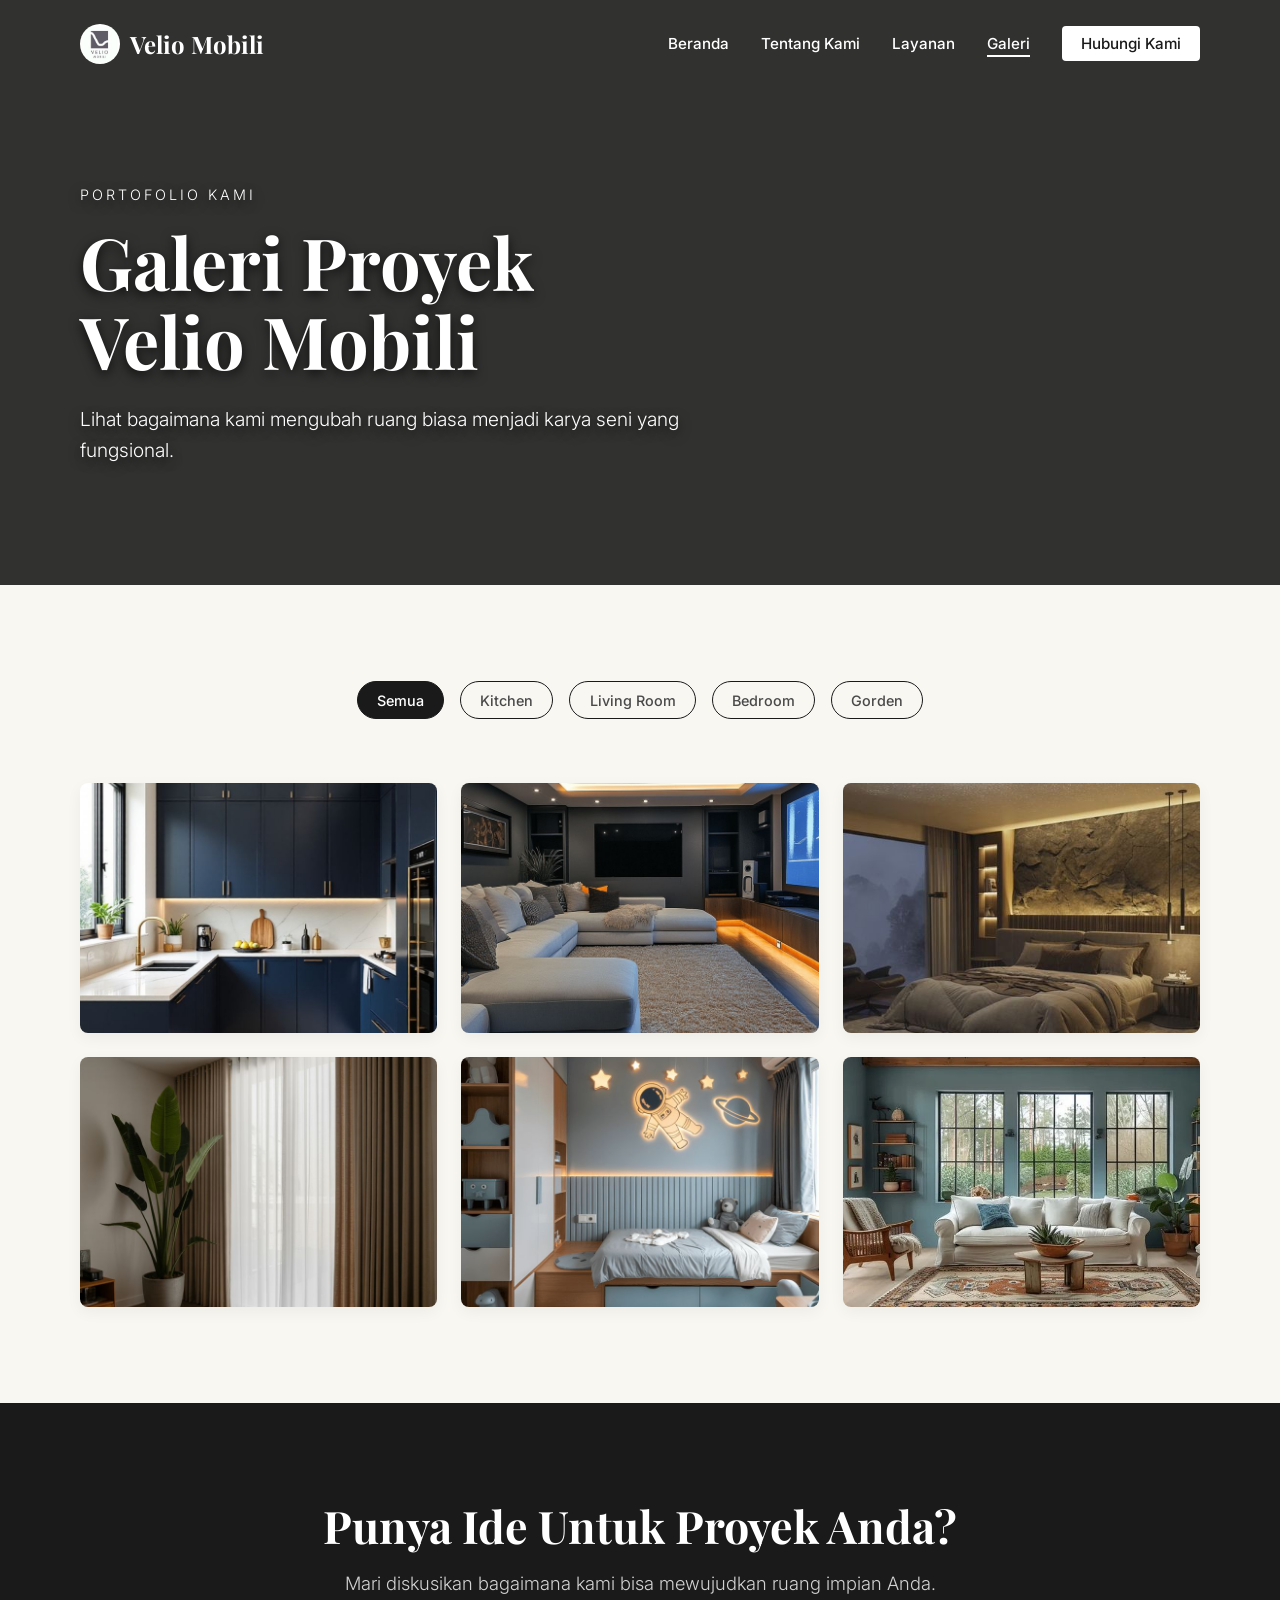
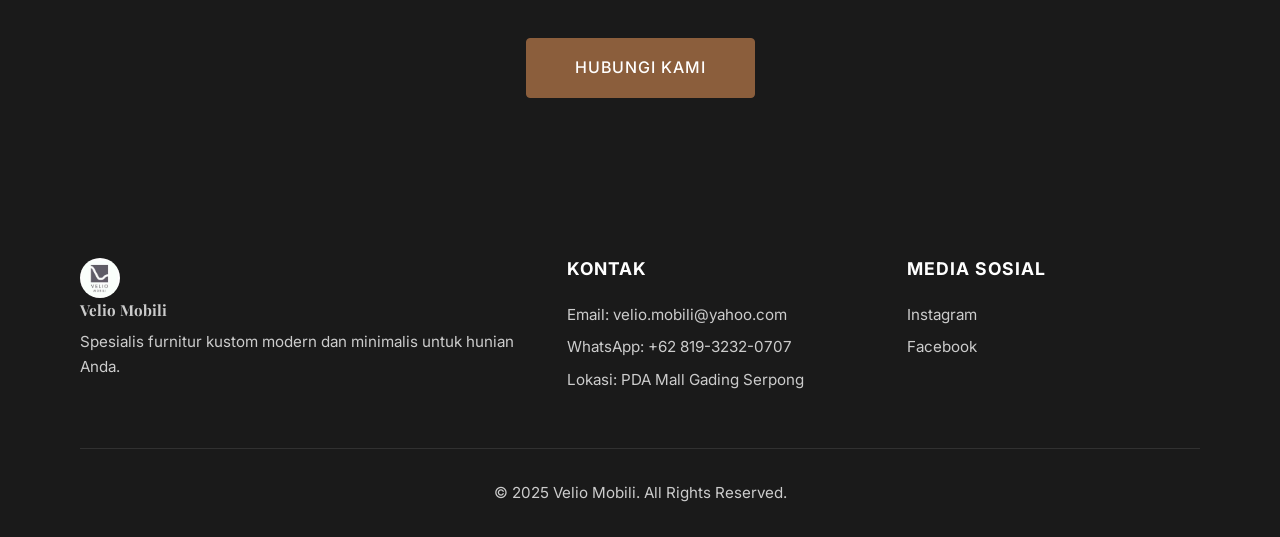
==== galeri.html @ 17c88ddc "Initial website files" ====
<!DOCTYPE html>
<html lang="id">
  <head>
    <meta charset="UTF-8" />
    <meta name="viewport" content="width=device-width, initial-scale=1.0" />
    <title>Galeri Proyek - Velio Mobili</title>

    <link rel="stylesheet" href="style-global.css" />
    <link rel="stylesheet" href="style-galeri.css" />

    <link rel="preconnect" href="https://fonts.googleapis.com" />
    <link rel="preconnect" href="https://fonts.gstatic.com" crossorigin />
    <link
      href="https://fonts.googleapis.com/css2?family=Inter:wght@300;400;500;600&family=Playfair+Display:ital,wght@0,400;0,600;0,700;1,400&display=swap"
      rel="stylesheet"
    />
  </head>
  <body>
    <header class="navbar">
      <div class="container">
        <a href="index.html" class="logo">
          <img src="assets/img/logo.jpg" alt="Logo Velio Mobili" />
          <span>Velio Mobili</span>
        </a>
        <nav class="nav-menu">
          <ul class="nav-links">
            <li><a href="index.html">Beranda</a></li>
            <li><a href="tentang.html">Tentang Kami</a></li>
            <li><a href="layanan.html">Layanan</a></li>
            <li><a href="galeri.html" class="active">Galeri</a></li>
            <li><a href="kontak.html" class="cta-nav">Hubungi Kami</a></li>
          </ul>

          <button class="hamburger-btn" aria-label="Buka Menu">
            <div class="hamburger-bar"></div>
            <div class="hamburger-bar"></div>
            <div class="hamburger-bar"></div>
          </button>
        </nav>
      </div>
    </header>

    <div class="menu-overlay"></div>

    <main>
      <header class="page-header">
        <div class="container">
          <div class="header-content">
            <p class="subtitle">Portofolio Kami</p>
            <h1>Galeri Proyek<br />Velio Mobili</h1>
            <p>
              Lihat bagaimana kami mengubah ruang biasa menjadi karya seni yang
              fungsional.
            </p>
          </div>
        </div>
      </header>

      <section class="gallery-container">
        <div class="container">
          <div class="gallery-filters fade-in">
            <button class="filter-btn active" data-filter="semua">Semua</button>
            <button class="filter-btn" data-filter="kitchen">Kitchen</button>
            <button class="filter-btn" data-filter="livingroom">
              Living Room
            </button>
            <button class="filter-btn" data-filter="bedroom">Bedroom</button>
            <button class="filter-btn" data-filter="gorden">Gorden</button>
          </div>

          <div class="gallery-grid">
            <a
              href="#img1"
              class="gallery-item fade-in"
              data-category="kitchen"
            >
              <img src="assets/img/kitchen.jpeg" alt="Proyek Kitchen Set" />
            </a>
            <a
              href="#img2"
              class="gallery-item fade-in fade-in-delay-1"
              data-category="livingroom"
            >
              <img
                src="assets/img/Living Room.jpeg"
                alt="Proyek Living Room"
              />
            </a>
            <a
              href="#img3"
              class="gallery-item fade-in fade-in-delay-2"
              data-category="bedroom"
            >
              <img src="assets/img/Bedroom.jpeg" alt="Proyek Bedroom" />
            </a>
            <a href="#img4" class="gallery-item fade-in" data-category="gorden">
              <img src="assets/img/gorden.jpg" alt="Proyek Gorden" />
            </a>
            <a
              href="#img5"
              class="gallery-item fade-in fade-in-delay-1"
              data-category="bedroom"
            >
              <img src="assets/img/kids room.jpeg" alt="Proyek Kamar Anak" />
            </a>
            <a
              href="#img6"
              class="gallery-item fade-in fade-in-delay-2"
              data-category="kitchen"
            >
              <img src="assets/img/foto1.jpeg" alt="Proyek Kitchen Set Lain" />
            </a>
          </div>
        </div>
      </section>

      <section class="bottom-cta">
        <div class="container">
          <h2>Punya Ide Untuk Proyek Anda?</h2>
          <p>
            Mari diskusikan bagaimana kami bisa mewujudkan ruang impian Anda.
          </p>
          <a href="kontak.html" class="cta-button-outline">Hubungi Kami</a>
        </div>
      </section>
    </main>

    <a href="#_" class="lightbox" id="img1">
      <span class="lightbox-close">&times;</span>
      <img
        src="assets/img/kitchen.jpeg"
        alt="Proyek Kitchen Set (Ukuran Penuh)"
      />
    </a>
    <a href="#_" class="lightbox" id="img2">
      <span class="lightbox-close">&times;</span>
      <img
        src="assets/img/Living Room.jpeg"
        alt="Proyek Living Room (Ukuran Penuh)"
      />
    </a>
    <a href="#_" class="lightbox" id="img3">
      <span class="lightbox-close">&times;</span>
      <img src="assets/img/Bedroom.jpeg" alt="Proyek Bedroom (Ukuran Penuh)" />
    </a>
    <a href="#_" class="lightbox" id="img4">
      <span class="lightbox-close">&times;</span>
      <img src="assets/img/gorden.jpg" alt="Proyek Gorden (Ukuran Penuh)" />
    </a>
    <a href="#_" class="lightbox" id="img5">
      <span class="lightbox-close">&times;</span>
      <img
        src="assets/img/kids room.jpeg"
        alt="Proyek Kamar Anak (Ukuran Penuh)"
      />
    </a>
    <a href="#_" class="lightbox" id="img6">
      <span class="lightbox-close">&times;</span>
      <img
        src="assets/img/foto1.jpeg"
        alt="Proyek Kitchen Set Lain (Ukuran Penuh)"
      />
    </a>

    <footer class="footer">
      <div class="container">
        <div class="footer-grid">
          <div>
            <a href="index.html" class="logo footer-logo">
              <img src="assets/img/logo.jpg" alt="Logo Velio Mobili" />
              <span>Velio Mobili</span>
            </a>
            <p>
              Spesialis furnitur kustom modern dan minimalis untuk hunian Anda.
            </p>
          </div>
          <div>
            <h4>Kontak</h4>
            <p>Email: velio.mobili@yahoo.com</p>
            <p>WhatsApp: +62 819-3232-0707</p>
            <p>Lokasi: PDA Mall Gading Serpong</p>
          </div>
          <div>
            <h4>Media Sosial</h4>
            <a href="https://www.instagram.com/veliomobili/" target="_blank"
              >Instagram</a
            >
            <a href="https://www.facebook.com/velio.mobili" target="_blank"
              >Facebook</a
            >
          </div>
        </div>

        <div class="footer-bottom">
          <p>&copy; 2025 Velio Mobili. All Rights Reserved.</p>
        </div>
      </div>
    </footer>

    <script src="script.js"></script>
  </body>
</html>
---- style-global.css ----
:root {
  /* Color Palette - Premium & Warm */
  --color-primary-dark: #1a1a1a; /* Dark Charcoal */
  --color-primary-accent: #8b5e3c; /* Warm Wood */
  --color-bg-main: #f9f7f2; /* Warm Cream */
  --color-bg-surface: #efebe0; /* Warm Beige */
  --color-accent-green: #556b2f; /* Dark Olive */
  --color-text-body: #4a4a4a; /* Soft Charcoal */
  --color-text-light: #f9f7f2; /* Light Text on Dark Bg */
  --color-white: #ffffff;

  /* Typography */
  --font-heading: "Playfair Display", serif;
  --font-body: "Inter", sans-serif;

  /* Spacing */
  --spacing-xs: 0.5rem; /* 8px */
  --spacing-sm: 1rem; /* 16px */
  --spacing-md: 2rem; /* 32px */
  --spacing-lg: 4rem; /* 64px */
  --spacing-xl: 8rem; /* 128px */

  /* Border Radius */
  --radius-sm: 4px;
  --radius-md: 8px;
  --radius-lg: 16px;

  /* Transitions */
  --transition-fast: 0.2s ease;
  --transition-smooth: 0.4s cubic-bezier(0.25, 1, 0.5, 1);
}

/* Reset & Base Styles */
*,
*::before,
*::after {
  box-sizing: border-box;
  margin: 0;
  padding: 0;
}

html {
  font-size: 16px;
  scroll-behavior: smooth;
}

body {
  font-family: var(--font-body);
  background-color: var(--color-bg-main);
  color: var(--color-text-body);
  line-height: 1.6;
  overflow-x: hidden;
  display: flex;
  flex-direction: column;
  min-height: 100vh;
}

h1,
h2,
h3,
h4,
h5,
h6 {
  font-family: var(--font-heading);
  color: var(--color-primary-dark);
  font-weight: 700;
  line-height: 1.2;
  margin-bottom: var(--spacing-sm);
}

h1 {
  font-size: 3.5rem;
}
h2 {
  font-size: 2.5rem;
}
h3 {
  font-size: 1.75rem;
}

p {
  margin-bottom: var(--spacing-sm);
  max-width: 65ch; /* Optimal reading width */
}

a {
  text-decoration: none;
  color: inherit;
  transition: var(--transition-fast);
}

ul {
  list-style: none;
}

img,
video {
  max-width: 100%;
  height: auto;
  display: block;
}

/* Utility Classes */
.container {
  width: 90%;
  max-width: 1200px;
  margin: 0 auto;
  padding: 0 var(--spacing-sm);
}

.text-center {
  text-align: center;
}
.text-right {
  text-align: right;
}

/* Buttons */
.cta-button,
.cta-button-outline,
.cta-button-form {
  display: inline-block;
  padding: 0.8rem 2rem;
  font-family: var(--font-body);
  font-weight: 500;
  text-transform: uppercase;
  letter-spacing: 1px;
  border-radius: var(--radius-sm);
  transition: all var(--transition-smooth);
  cursor: pointer;
  font-size: 0.9rem;
  border: none;
}

.cta-button,
.cta-button-form {
  background-color: var(--color-primary-accent);
  color: var(--color-white);
  border: 1px solid var(--color-primary-accent);
}

.cta-button:hover,
.cta-button-form:hover {
  background-color: var(--color-primary-dark);
  border-color: var(--color-primary-dark);
  transform: translateY(-2px);
  box-shadow: 0 4px 12px rgba(0, 0, 0, 0.1);
}

.cta-button-outline {
  background-color: transparent;
  color: var(--color-primary-dark);
  border: 1px solid var(--color-primary-dark);
}

.cta-button-outline:hover {
  background-color: var(--color-primary-dark);
  color: var(--color-white);
}

/* Animations */
.fade-in {
  opacity: 0;
  transform: translateY(20px);
  transition:
    opacity 0.8s ease-out,
    transform 0.8s ease-out;
}

.fade-in.visible {
  opacity: 1;
  transform: translateY(0);
}

/* Staggered Delays for Animations */
.fade-in-delay-1 {
  transition-delay: 0.1s;
}
.fade-in-delay-2 {
  transition-delay: 0.2s;
}
.fade-in-delay-3 {
  transition-delay: 0.3s;
}
.fade-in-delay-4 {
  transition-delay: 0.4s;
}

/* --- SHARED COMPONENTS (Navbar & Footer) --- */

/* Navigation */
.navbar {
  position: fixed;
  top: 0;
  left: 0;
  width: 100%;
  z-index: 1000;
  padding: 1.5rem 0;
  transition: all 0.4s ease;
  background-color: transparent; /* Default transparent */
}

/* Scrolled State or Solid Background Page */
.navbar.scrolled,
.navbar.solid-bg {
  background-color: rgba(255, 255, 255, 0.95);
  backdrop-filter: blur(10px);
  padding: 1rem 0;
  box-shadow: 0 2px 20px rgba(0, 0, 0, 0.05);
}

.navbar .container {
  display: flex;
  justify-content: space-between;
  align-items: center;
}

.logo {
  display: flex;
  align-items: center;
  gap: 10px;
  font-family: var(--font-heading);
  font-size: 1.5rem;
  font-weight: 700;
  color: var(--color-white); /* Default White on Hero */
  transition: color 0.4s ease;
}

.navbar.scrolled .logo,
.navbar.solid-bg .logo {
  color: var(--color-primary-dark);
}

.logo img {
  height: 40px;
  width: auto;
  border-radius: 50%;
}

.nav-links {
  display: flex;
  gap: 2rem;
}

.nav-links a {
  font-weight: 500;
  font-size: 0.95rem;
  color: var(--color-white); /* Default White on Hero */
  position: relative;
  transition: color 0.4s ease;
}

.navbar.scrolled .nav-links a,
.navbar.solid-bg .nav-links a {
  color: var(--color-primary-dark);
}

.nav-links a::after {
  content: "";
  position: absolute;
  width: 0;
  height: 2px;
  bottom: -4px;
  left: 0;
  background-color: var(--color-white); /* White underline */
  transition:
    width 0.3s ease,
    background-color 0.4s ease;
}

.navbar.scrolled .nav-links a::after,
.navbar.solid-bg .nav-links a::after {
  background-color: var(--color-primary-accent);
}

.nav-links a:hover::after,
.nav-links a.active::after {
  width: 100%;
}

.cta-nav {
  padding: 0.5rem 1.2rem;
  background-color: var(--color-white);
  color: var(--color-primary-dark) !important;
  border-radius: var(--radius-sm);
  transition:
    transform 0.2s ease,
    background-color 0.4s ease,
    color 0.4s ease;
}

.navbar.scrolled .cta-nav,
.navbar.solid-bg .cta-nav {
  background-color: var(--color-primary-dark);
  color: var(--color-white) !important;
}

.cta-nav:hover {
  transform: translateY(-2px);
  background-color: var(--color-primary-accent);
  color: var(--color-white) !important;
}

.cta-nav::after {
  display: none;
}

/* Mobile Menu Button */
.hamburger-btn {
  display: none;
  background: none;
  border: none;
  cursor: pointer;
  flex-direction: column;
  gap: 5px;
  z-index: 1001;
}

.hamburger-bar {
  width: 25px;
  height: 3px;
  background-color: var(--color-white); /* White bars */
  transition:
    0.3s,
    background-color 0.4s ease;
}

.navbar.scrolled .hamburger-bar,
.navbar.solid-bg .hamburger-bar {
  background-color: var(--color-primary-dark);
}

.menu-overlay {
  position: fixed;
  top: 0;
  left: 0;
  width: 100%;
  height: 100%;
  background: rgba(0, 0, 0, 0.5);
  z-index: 998;
  opacity: 0;
  visibility: hidden;
  transition: 0.3s;
}

/* Footer */
.footer {
  background-color: var(--color-primary-dark);
  color: var(--color-text-light);
  padding: 4rem 0 2rem;
  margin-top: auto;
}

.footer-grid {
  display: grid;
  grid-template-columns: 1.5fr 1fr 1fr;
  gap: 3rem;
  margin-bottom: 3rem;
}

.footer-logo {
  color: var(--color-white);
  margin-bottom: 1rem;
}

.footer h4 {
  color: var(--color-white);
  font-family: var(--font-body);
  font-size: 1.1rem;
  margin-bottom: 1.5rem;
  text-transform: uppercase;
  letter-spacing: 1px;
}

.footer p,
.footer a {
  color: #ccc;
  display: block;
  margin-bottom: 0.5rem;
  font-size: 0.95rem;
}

.footer a:hover {
  color: var(--color-primary-accent);
}

.footer-bottom {
  border-top: 1px solid rgba(255, 255, 255, 0.1);
  padding-top: 2rem;
  text-align: center;
  font-size: 0.85rem;
  color: #888;
}
/* --- BOTTOM CTA (Saran 1: Centered & Elegant) --- */
.bottom-cta {
  background-color: var(
    --color-primary-dark
  ); /* Menggunakan warna gelap utama */
  padding: 6rem 0; /* Memberikan ruang napas yang luas atas-bawah */
  text-align: center; /* Membuat semua konten rata tengah */
}

.bottom-cta .container {
  display: flex;
  flex-direction: column;
  align-items: center;
  justify-content: center;
}

.bottom-cta h2 {
  color: var(--color-white); /* Teks heading menjadi putih */
  font-family: var(--font-heading);
  font-size: 2.8rem;
  margin-bottom: 1rem;
}

.bottom-cta p {
  color: rgba(
    255,
    255,
    255,
    0.8
  ); /* Teks paragraf putih agak redup agar elegan */
  font-size: 1.15rem;
  margin-bottom: 2.5rem;
  max-width: 600px;
  font-weight: 300;
}

/* Memodifikasi tombol khusus untuk area gelap ini */
.bottom-cta .cta-button-outline {
  background-color: var(
    --color-primary-accent
  ); /* Tombol diubah jadi warna solid/aksen */
  color: var(--color-white);
  border: 1px solid var(--color-primary-accent);
  padding: 1rem 3rem;
  font-size: 1rem;
}

.bottom-cta .cta-button-outline:hover {
  background-color: var(--color-white);
  color: var(--color-primary-dark);
  border-color: var(--color-white);
  transform: translateY(-3px);
  box-shadow: 0 10px 20px rgba(0, 0, 0, 0.2);
}

/* Penyesuaian responsif untuk mobile */
@media (max-width: 768px) {
  .bottom-cta {
    padding: 4rem 0;
  }
  .bottom-cta h2 {
    font-size: 2.2rem;
  }

  h1 {
    font-size: 2.5rem;
  }
  h2 {
    font-size: 2rem;
  }

  .hamburger-btn {
    display: flex;
  }

  .nav-menu {
    position: fixed;
    top: 0;
    right: -100%;
    width: 250px;
    height: 100vh;
    background: var(--color-bg-main);
    z-index: 999;
    padding: 2rem;
    transition: 0.3s cubic-bezier(0.4, 0, 0.2, 1);
    box-shadow: -5px 0 15px rgba(0, 0, 0, 0.1);
    display: flex;
    flex-direction: column;
    justify-content: center;
  }

  .nav-menu.is-active {
    right: 0;
  }

  .nav-menu ul {
    flex-direction: column;
    text-align: center;
    gap: 1.5rem;
  }

  .menu-overlay.is-active {
    opacity: 1;
    visibility: visible;
  }

  .footer-grid {
    grid-template-columns: 1fr;
    text-align: center;
  }
  /* --- Perbaikan posisi Logo Footer di Mobile (VERSI FINAL) --- */
  .footer .footer-logo {
    display: flex !important;
    justify-content: center !important;
    align-items: center !important;
    width: 100% !important; /* Memaksa kotak logo melebar penuh agar bisa dirata tengah */
    margin-bottom: 1.5rem;
  }
}

/* --- PERBAIKAN KONTRAS HEADER --- */
.header-content h1,
.header-content p,
.header-content .subtitle {
  color: #ffffff !important; /* Memaksa teks jadi putih */
  text-shadow: 0 4px 12px rgba(0, 0, 0, 0.7); /* Memberi bayangan gelap di belakang teks */
}

/* Memastikan overlay gambar cukup gelap untuk menonjolkan teks */
.page-header::before {
  content: "";
  position: absolute;
  top: 0;
  left: 0;
  right: 0;
  bottom: 0;
  background: rgba(0, 0, 0, 0.6); /* Menggelapkan gambar 60% */
  z-index: 1;
}

/* Pastikan konten berada di atas overlay */
.header-content {
  z-index: 2;
}

/* --- GARIS PEMISAH TIPIS (SUBTLE DIVIDER) --- */
hr.subtle-divider {
  border: none;
  height: 1px;
  background-color: rgba(0, 0, 0, 0.08);
  width: 85%;
  max-width: 1200px;
  margin: 4rem auto;
}

@media (max-width: 768px) {
  hr.subtle-divider {
    width: 90%;
    margin: 3rem auto;
  }
}

/* --- Perbaikan Posisi Teks Copyright Footer --- */
.footer-bottom p {
  max-width: none; /* Menghilangkan batasan lebar */
  margin: 0 auto; /* Memastikan paragrafnya betul-betul di tengah */
}
---- style-galeri.css ----
/* === style-galeri.css === */

/* 1. HERO HEADER */
.page-header {
  margin-top: 0;
  height: 65vh;
  /* Use a gradient + image */
  background:
    linear-gradient(rgba(0, 0, 0, 0.5), rgba(0, 0, 0, 0.5)),
    url("assets/img/galeri.png") no-repeat center/cover;
  display: flex;
  align-items: center;
  position: relative;
  overflow: hidden;
}

.header-content {
  position: relative;
  z-index: 2;
  color: var(--color-white);
  padding-top: 80px;
}
.header-content .subtitle {
  font-size: 0.9rem;
  letter-spacing: 3px;
  text-transform: uppercase;
  color: rgba(255, 255, 255, 0.8);
  margin-bottom: 1rem;
  font-weight: 300;
}
.header-content h1 {
  font-family: var(--font-heading);
  font-size: 4.5rem;
  font-weight: 700;
  margin-bottom: 1.5rem;
  line-height: 1.1;
}
.header-content p {
  font-size: 1.2rem;
  max-width: 600px;
  color: rgba(255, 255, 255, 0.9);
  font-weight: 300;
}

/* 2. KONTEN GALERI */
.gallery-container {
  padding: 6rem 0;
  background-color: var(--color-bg-main);
}

/* 3. TOMBOL FILTER */
.gallery-filters {
  display: flex;
  justify-content: center;
  align-items: center;
  flex-wrap: wrap;
  gap: 1rem;
  margin-bottom: 4rem;
}
.filter-btn {
  font-family: var(--font-body);
  font-weight: 500;
  font-size: 0.9rem;
  padding: 0.6rem 1.2rem;
  background: transparent;
  color: var(--color-text-body);
  border: 1px solid var(--color-primary-dark);
  border-radius: 30px;
  cursor: pointer;
  transition: all 0.3s ease;
}
.filter-btn:hover {
  background: var(--color-bg-surface);
  color: var(--color-primary-dark);
}
.filter-btn.active {
  background: var(--color-primary-dark);
  color: var(--color-white);
  border-color: var(--color-primary-dark);
}

/* 4. GRID GALERI */
.gallery-grid {
  display: grid;
  grid-template-columns: repeat(3, 1fr);
  gap: 1.5rem;
}
.gallery-item {
  display: block;
  overflow: hidden;
  border-radius: var(--radius-md);
  box-shadow: 0 5px 15px rgba(0, 0, 0, 0.05);
  position: relative;
  text-decoration: none;
  transition:
    transform 0.4s ease,
    opacity 0.4s ease;
}

.gallery-item.hidden {
  display: none;
}

.gallery-item img {
  width: 100%;
  height: 250px;
  object-fit: cover;
  transition: transform 0.6s ease;
}

/* Efek Hover */
.gallery-item:hover img {
  transform: scale(1.1);
}
.item-overlay {
  position: absolute;
  top: 0;
  left: 0;
  width: 100%;
  height: 100%;
  background: rgba(0, 0, 0, 0.4);
  display: flex;
  justify-content: center;
  align-items: center;
  opacity: 0;
  transition: opacity 0.4s ease;
}
.gallery-item:hover .item-overlay {
  opacity: 1;
}
.view-icon {
  color: var(--color-white);
  font-size: 3rem;
  font-weight: 300;
  line-height: 1;
}

/* 5. LIGHTBOX (CSS-ONLY) */
.lightbox {
  visibility: hidden;
  opacity: 0;
  transition:
    opacity 0.4s ease,
    visibility 0s linear 0.4s;

  position: fixed;
  top: 0;
  left: 0;
  width: 100%;
  height: 100%;
  background: rgba(0, 0, 0, 0.9);
  z-index: 9998;
  display: flex;
  justify-content: center;
  align-items: center;
}

.lightbox:target {
  visibility: visible;
  opacity: 1;
  transition: opacity 0.4s ease;
}
.lightbox img {
  max-width: 90vw;
  max-height: 80vh;
  box-shadow: 0 0 40px rgba(0, 0, 0, 0.5);
  transform: scale(0.95);
  opacity: 0;
  animation: lightboxZoom 0.4s 0.2s ease forwards;
}
@keyframes lightboxZoom {
  to {
    transform: scale(1);
    opacity: 1;
  }
}
.lightbox-close {
  position: absolute;
  top: 2rem;
  right: 2rem;
  color: var(--color-white);
  font-size: 3rem;
  font-weight: 300;
  text-decoration: none;
  z-index: 9999;
  line-height: 1;
}

/* Penyesuaian responsif untuk mobile */
@media (max-width: 768px) {
  .bottom-cta {
    padding: 4rem 0;
  }
  .bottom-cta h2 {
    font-size: 2.2rem;
  }
}
/* 6. RESPONSIVE */
@media (max-width: 768px) {
  .header-content h1 {
    font-size: 3rem;
  }
  .gallery-grid {
    grid-template-columns: repeat(2, 1fr);
  }
}
@media (max-width: 480px) {
  .gallery-grid {
    grid-template-columns: 1fr;
  }
}
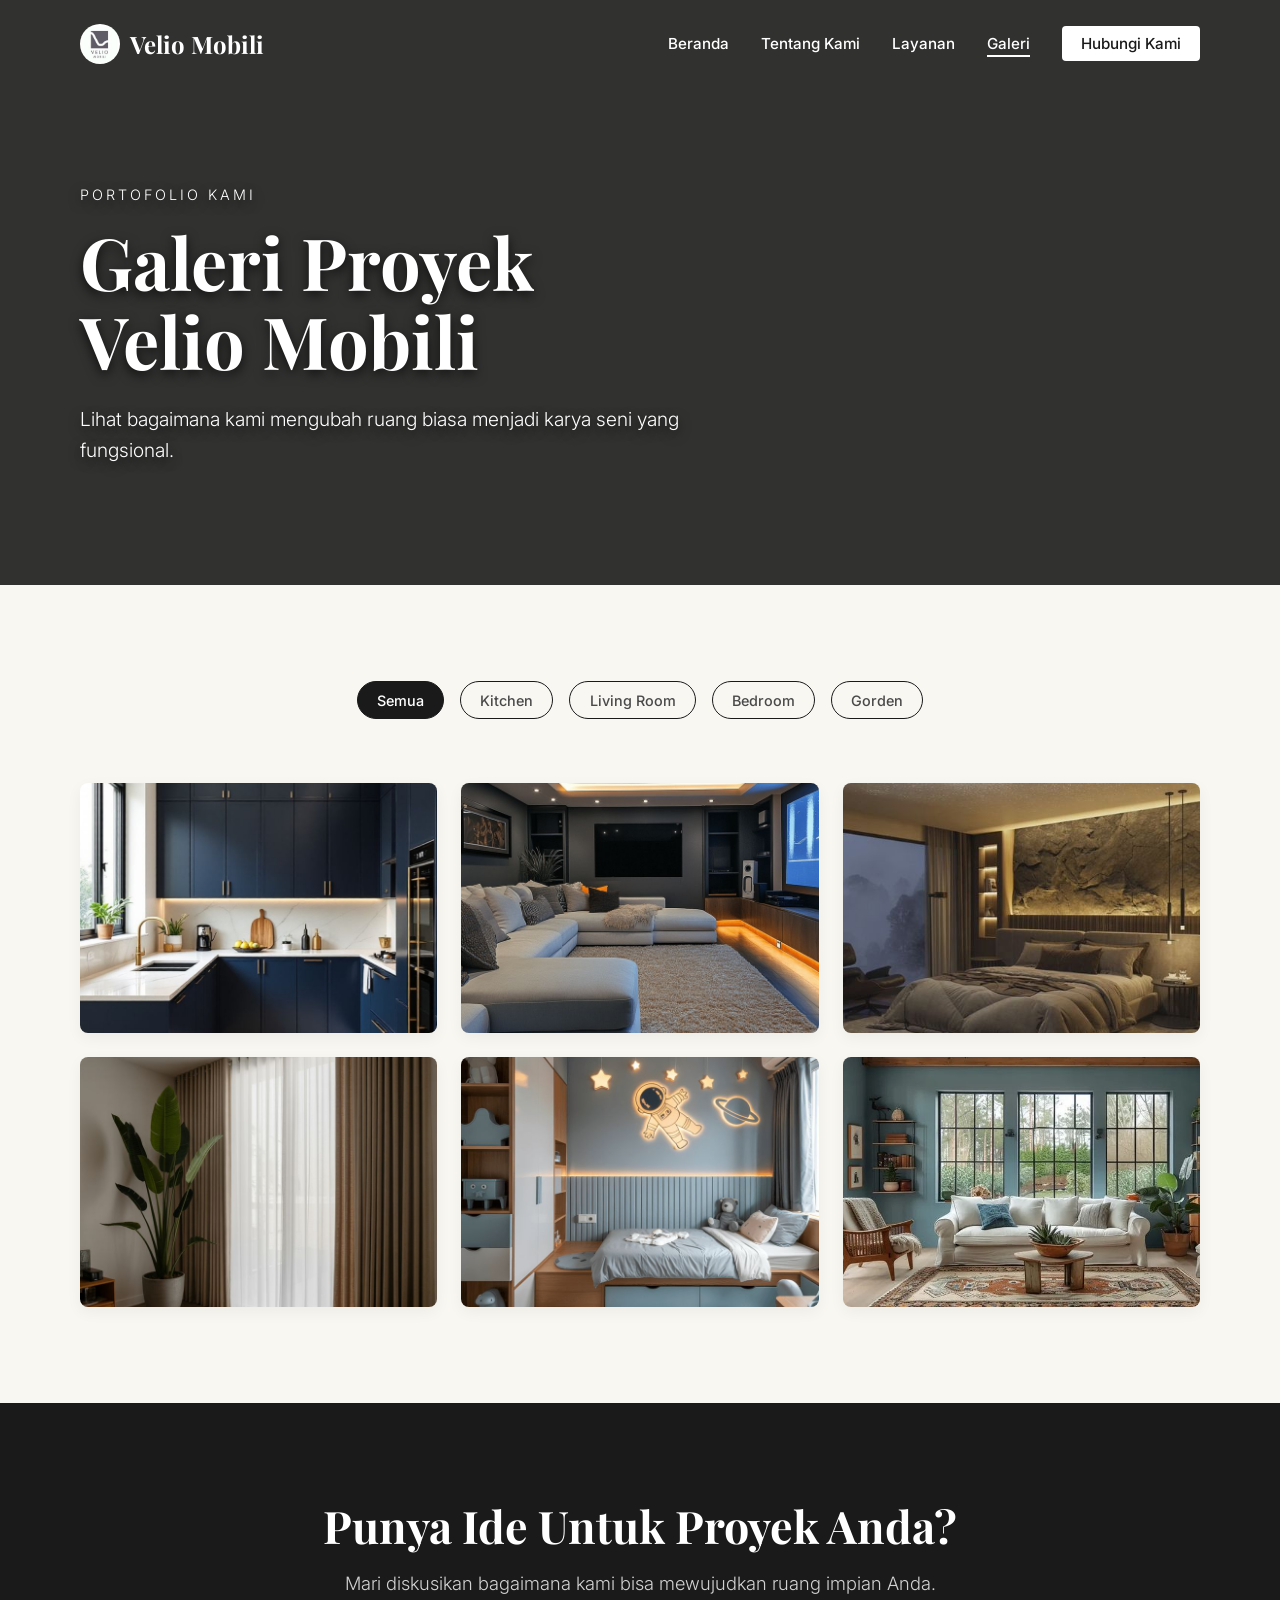
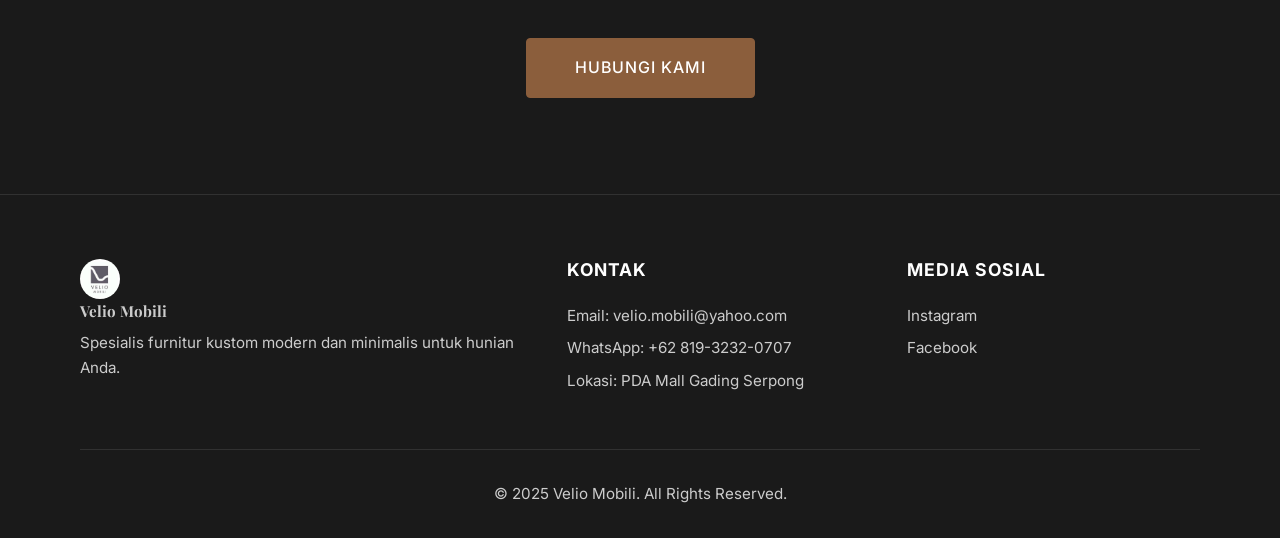
==== commit c3399160: "Perbaikan tombol hamburger dan menu active" ====
--- a/galeri.html
+++ b/galeri.html
@@ -1,4 +1,4 @@
-<!DOCTYPE html>
+<!doctype html>
 <html lang="id">
   <head>
     <meta charset="UTF-8" />
@@ -22,6 +22,7 @@
           <img src="assets/img/logo.jpg" alt="Logo Velio Mobili" />
           <span>Velio Mobili</span>
         </a>
+
         <nav class="nav-menu">
           <ul class="nav-links">
             <li><a href="index.html">Beranda</a></li>
@@ -30,13 +31,13 @@
             <li><a href="galeri.html" class="active">Galeri</a></li>
             <li><a href="kontak.html" class="cta-nav">Hubungi Kami</a></li>
           </ul>
-
-          <button class="hamburger-btn" aria-label="Buka Menu">
-            <div class="hamburger-bar"></div>
-            <div class="hamburger-bar"></div>
-            <div class="hamburger-bar"></div>
-          </button>
         </nav>
+
+        <button class="hamburger-btn" aria-label="Buka Menu">
+          <div class="hamburger-bar"></div>
+          <div class="hamburger-bar"></div>
+          <div class="hamburger-bar"></div>
+        </button>
       </div>
     </header>
 
@@ -81,10 +82,7 @@
               class="gallery-item fade-in fade-in-delay-1"
               data-category="livingroom"
             >
-              <img
-                src="assets/img/Living Room.jpeg"
-                alt="Proyek Living Room"
-              />
+              <img src="assets/img/Living Room.jpeg" alt="Proyek Living Room" />
             </a>
             <a
               href="#img3"
--- a/style-global.css
+++ b/style-global.css
@@ -314,33 +314,40 @@
   flex-direction: column;
   gap: 5px;
   z-index: 1001;
+  padding: 5px; /* Area klik yang lebih nyaman */
 }
 
 .hamburger-bar {
   width: 25px;
-  height: 3px;
-  background-color: var(--color-white); /* White bars */
+  height: 2px; /* Dibuat sedikit lebih tipis agar lebih elegan */
+  background-color: var(--color-white);
   transition:
-    0.3s,
+    transform 0.3s ease,
+    opacity 0.3s ease,
     background-color 0.4s ease;
 }
 
+/* Warna bar saat di-scroll */
 .navbar.scrolled .hamburger-bar,
 .navbar.solid-bg .hamburger-bar {
   background-color: var(--color-primary-dark);
 }
 
-.menu-overlay {
-  position: fixed;
-  top: 0;
-  left: 0;
-  width: 100%;
-  height: 100%;
-  background: rgba(0, 0, 0, 0.5);
-  z-index: 998;
+/* Animasi Hamburger Menjadi Silang (X) yang Clean */
+.hamburger-btn.is-active .hamburger-bar:nth-child(1) {
+  transform: translateY(7px) rotate(45deg);
+  background-color: var(
+    --color-primary-dark
+  ); /* Pastikan silang berwarna gelap di menu putih */
+}
+
+.hamburger-btn.is-active .hamburger-bar:nth-child(2) {
   opacity: 0;
-  visibility: hidden;
-  transition: 0.3s;
+}
+
+.hamburger-btn.is-active .hamburger-bar:nth-child(3) {
+  transform: translateY(-7px) rotate(-45deg);
+  background-color: var(--color-primary-dark);
 }
 
 /* Footer */
@@ -349,6 +356,7 @@
   color: var(--color-text-light);
   padding: 4rem 0 2rem;
   margin-top: auto;
+  border-top: 1px solid rgba(255, 255, 255, 0.1);
 }
 
 .footer-grid {
@@ -469,27 +477,33 @@
   .nav-menu {
     position: fixed;
     top: 0;
-    right: -100%;
-    width: 250px;
+    right: -100%; /* Sembunyikan di luar layar kanan */
+    width: 280px; /* Sedikit lebih lebar */
     height: 100vh;
     background: var(--color-bg-main);
     z-index: 999;
-    padding: 2rem;
-    transition: 0.3s cubic-bezier(0.4, 0, 0.2, 1);
-    box-shadow: -5px 0 15px rgba(0, 0, 0, 0.1);
+    padding: 6rem 2rem 2rem; /* Ruang ekstra di atas agar tidak tertutup tombol silang */
+    transition: right 0.4s cubic-bezier(0.25, 1, 0.5, 1); /* Efek slide sangat smooth & no bounce */
+    box-shadow: -5px 0 20px rgba(0, 0, 0, 0.1);
     display: flex;
     flex-direction: column;
-    justify-content: center;
+    justify-content: flex-start; /* Ubah dari center agar link ada di atas */
   }
 
   .nav-menu.is-active {
     right: 0;
   }
 
+  /* Ubah warna teks link di mode mobile karena backgroundnya terang */
   .nav-menu ul {
     flex-direction: column;
-    text-align: center;
-    gap: 1.5rem;
+    text-align: left;
+    gap: 2rem;
+  }
+
+  .nav-links a {
+    color: var(--color-primary-dark);
+    font-size: 1.2rem;
   }
 
   .menu-overlay.is-active {
@@ -558,3 +572,90 @@
   max-width: none; /* Menghilangkan batasan lebar */
   margin: 0 auto; /* Memastikan paragrafnya betul-betul di tengah */
 }
+
+/* === RESPONSIVE & MOBILE MENU (Tambahkan di paling bawah style-global.css) === */
+@media (max-width: 768px) {
+  /* 1. MUNCULKAN TOMBOL HAMBURGER */
+  .hamburger-btn {
+    display: flex; /* Kunci agar tombol muncul di layar kecil */
+    flex-direction: column;
+    gap: 6px;
+    background: transparent;
+    border: none;
+    cursor: pointer;
+    z-index: 1001; /* Harus di atas menu agar bisa diklik untuk menutup */
+  }
+
+  /* Baris pada hamburger */
+  .hamburger-bar {
+    width: 30px;
+    height: 2px;
+    background-color: var(--color-white);
+    transition:
+      transform 0.3s ease,
+      opacity 0.3s ease,
+      background-color 0.4s ease;
+  }
+
+  /* Warna hamburger saat navbar di-scroll (menjadi gelap) */
+  .navbar.scrolled .hamburger-bar,
+  .navbar.solid-bg .hamburger-bar {
+    background-color: var(--color-primary-dark);
+  }
+
+  /* Animasi Hamburger menjadi "X" (Clean & Minimalis) */
+  .hamburger-btn.is-active .hamburger-bar:nth-child(1) {
+    transform: translateY(8px) rotate(45deg);
+    background-color: var(
+      --color-primary-dark
+    ); /* Menyesuaikan dengan background menu */
+  }
+  .hamburger-btn.is-active .hamburger-bar:nth-child(2) {
+    opacity: 0;
+  }
+  .hamburger-btn.is-active .hamburger-bar:nth-child(3) {
+    transform: translateY(-8px) rotate(-45deg);
+    background-color: var(--color-primary-dark);
+  }
+
+  /* 2. STYLE MENU MOBILE (Slide-in dari kanan) */
+  .nav-menu {
+    position: fixed;
+    top: 0;
+    right: -100%; /* Sembunyikan di luar layar kanan */
+    width: 300px;
+    height: 100vh;
+    background-color: var(--color-bg-main);
+    z-index: 1000;
+    padding: 6rem 2rem 2rem; /* Ruang atas agar tidak nabrak tombol silang */
+    flex-direction: column;
+    justify-content: flex-start;
+    /* Transisi super smooth, tanpa efek bounce */
+    transition: right 0.4s cubic-bezier(0.25, 1, 0.5, 1);
+    box-shadow: -5px 0 20px rgba(0, 0, 0, 0.1);
+  }
+
+  /* Kelas saat menu dibuka */
+  .nav-menu.is-active {
+    right: 0;
+  }
+
+  /* Penyesuaian link menu di Mobile */
+  .nav-menu ul.nav-links {
+    flex-direction: column;
+    gap: 2rem;
+  }
+
+  .nav-links a {
+    color: var(
+      --color-primary-dark
+    ); /* Teks jadi gelap karena background menu terang */
+    font-size: 1.2rem;
+  }
+
+  /* 3. MUNCULKAN OVERLAY GELAP SAAT MENU TERBUKA */
+  .menu-overlay.is-active {
+    opacity: 1;
+    visibility: visible;
+  }
+}
